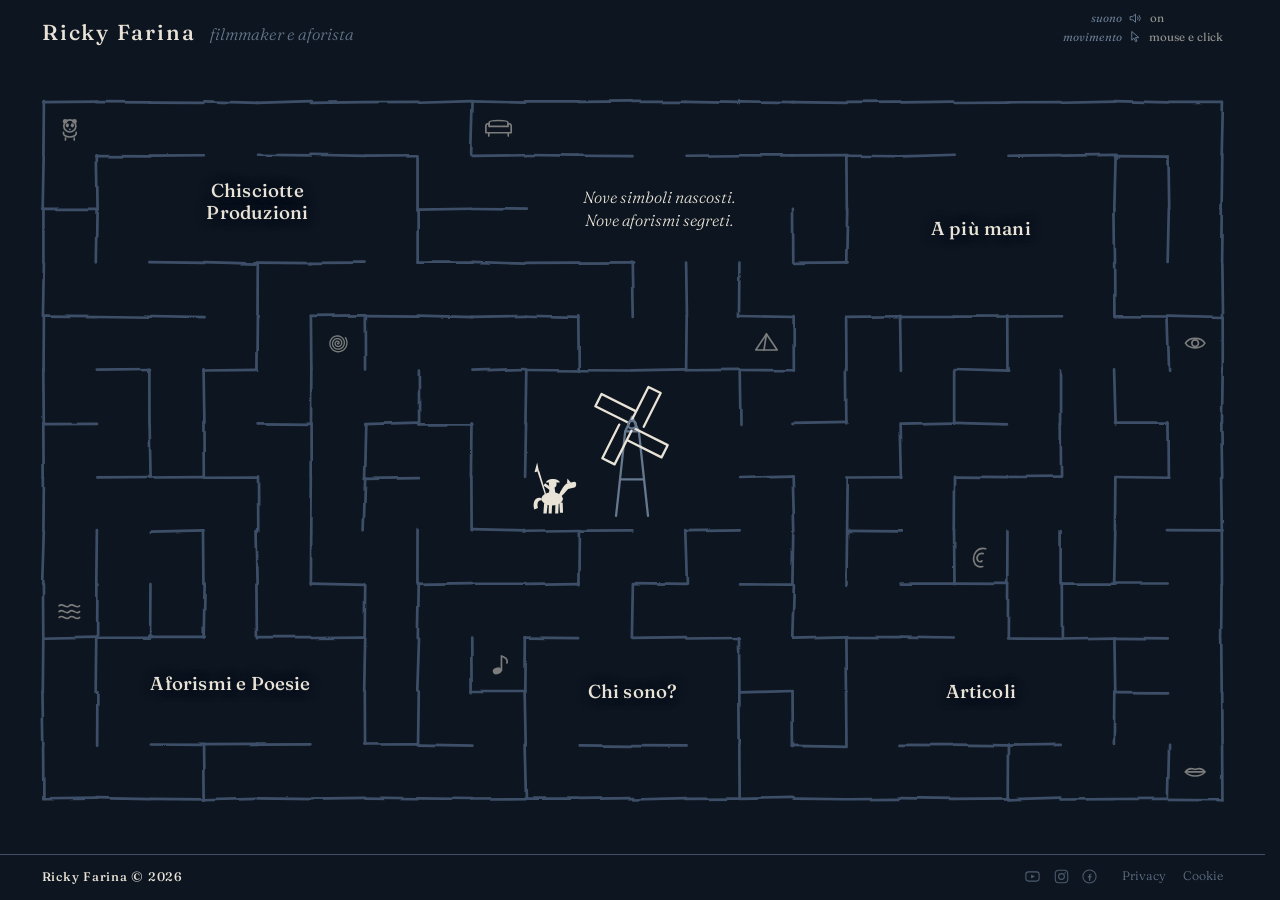
==== index.html @ c10e9e07 "vi presento" ====
<!DOCTYPE html>
<html lang="it">
<head>
<meta charset="utf-8">
<meta name="viewport" content="width=device-width, initial-scale=1">
<title>Ricky Farina – filmmaker e aforista</title>
<meta name="description" content="Il sito di Ricky Farina, filmmaker e aforista milanese: videoritratti, cortometraggi, aforismi e poesie.">
<meta name="color-scheme" content="dark">
<meta name="theme-color" content="#0D1520">
<!-- <link rel="canonical" href="https://rickyfarina.it/..."> da riattivare col dominio -->
<link rel="icon" href="img/favicon.svg" type="image/svg+xml">
<link rel="preload" href="font/fraunces.woff2" as="font" type="font/woff2" crossorigin>
<link rel="stylesheet" href="css/base.css?v=90">
<link rel="stylesheet" href="css/labirinto.css?v=90">
</head>
<body>

<header class="testata">
  <div class="sinistra">
    <span class="firma">Ricky Farina</span>
    <span class="mestiere">filmmaker e aforista</span>
  </div>
  <div class="regolazioni">
    <button class="regola" id="audio" type="button" aria-pressed="true" aria-label="Suono acceso">
      <span class="voce">suono</span>
      <svg viewBox="0 0 24 24" aria-hidden="true">
        <path d="M4 9.5h3.5L12 5.5v13L7.5 14.5H4z"/>
        <g class="onde"><path d="M15.5 9.8a3.4 3.4 0 0 1 0 4.4"/><path d="M18 7.6a6.6 6.6 0 0 1 0 8.8"/></g>
        <g class="barra"><line x1="16" y1="9.6" x2="21" y2="14.4"/><line x1="21" y1="9.6" x2="16" y2="14.4"/></g>
      </svg>
      <span class="stato">on</span>
    </button>
    <button class="regola segui" id="segui" type="button" aria-pressed="true" aria-label="Chisciotte segue il mouse">
      <span class="voce">movimento</span>
      <svg viewBox="0 0 24 24" aria-hidden="true">
        <path d="M6 3.5 L6 17 L9.6 13.6 L12.2 19.2 L14.4 18.2 L11.8 12.7 L16.8 12.7 Z"/>
        <g class="barra"><line x1="3.5" y1="20.5" x2="20.5" y2="3.5"/></g>
      </svg>
      <span class="stato">mouse e click</span>
    </button>
  </div>
</header>

<main>
  <div class="campo" id="campo">
    <svg class="tavola" id="maze" xmlns="http://www.w3.org/2000/svg" role="img"
         aria-label="Un labirinto. Conduci Don Chisciotte fino alla stanza che vuoi aprire, oppure clicca direttamente il suo nome.">
      <defs>
        <filter id="tremore" x="-6%" y="-6%" width="112%" height="112%">
          <feTurbulence type="fractalNoise" baseFrequency="0.024" numOctaves="2" seed="7" result="r"/>
          <feDisplacementMap in="SourceGraphic" in2="r" scale="3" xChannelSelector="R" yChannelSelector="G"/>
        </filter>
      </defs>
      <g id="muri" filter="url(#tremore)"></g>
      <g id="oggetti"></g>
      <path id="tracciaScia"></path>
      <g id="cavaliere">
        <g id="corpoCav">
          <ellipse cx="0" cy="-7" rx="15" ry="9"/>
          <path d="M 8,-11 C 12,-16 14,-24 20,-28 L 30.5,-30.5 C 34,-31 34,-23.5 30.5,-22.5 L 22,-20.5 C 18,-15.5 14,-11.5 10,-8.5 Z"/>
          <path d="M 20.5,-28.5 L 21,-35 L 26,-29 Z"/>
          <path d="M -15,-8 C -23,-11 -27.5,-2 -24.5,7.5 L -19.5,5.5 C -21.5,-2 -18.5,-6 -14,-5 Z"/>
          <g id="z1"><path d="M -11,-1 L -6,-1 L -7.5,13 L -12,13 Z"/></g>
          <g id="z2"><path d="M -4.5,0 L 0,0 L -0.6,13 L -4.8,13 Z"/></g>
          <g id="z3"><path d="M 4.5,0 L 9,0 L 8.4,13 L 4.2,13 Z"/></g>
          <g id="z4"><path d="M 10,-2 L 14.5,-2 L 15,12 L 10.8,12 Z"/></g>
          <path d="M -5,-11 L 5,-12 L 3.2,-23.5 L -3.2,-23.5 Z"/>
          <circle cx="0.8" cy="-27.5" r="5.3"/>
          <path d="M -8.4,-29.5 C -7.4,-36 9.6,-36 10.6,-29.5 Z"/>
          <g id="lancia">
            <path d="M 0.7,-21.2 L -9.6,-28.6 L -12,-25.4 L -1.2,-17.9 Z"/>
            <path d="M -8.2,-7.4 L -6.6,-8.3 L -17.8,-45.6 L -20.2,-44.7 Z"/>
            <path d="M -18.1,-44.9 L -20.6,-57 L -24.2,-43.6 Z"/>
          </g>
        </g>
      </g>
    </svg>

    <div class="centro" id="centro">
      <svg class="mulino" viewBox="0 0 100 124" aria-hidden="true">
        <path class="fermo" d="M 36,120 L 44,46 L 56,46 L 64,120"/>
        <path class="fermo" d="M 40,88 L 60,88"/>
        <path class="fermo" d="M 44,46 L 50,33 L 56,46"/>
        <g class="pale">
          <path d="M 48,37 L 48,4 L 60,4 L 60,37"/>
          <path d="M 53,42 L 86,42 L 86,54 L 53,54"/>
          <path d="M 52,45 L 52,78 L 40,78 L 40,45"/>
          <path d="M 47,40 L 14,40 L 14,28 L 47,28"/>
        </g>
        <circle class="fermo" cx="50" cy="40" r="3.4"/>
      </svg>
    </div>
    <div class="alone" id="alone" aria-hidden="true"></div>
    <div class="cieco" id="cieco">
      <p class="testo" id="testo"></p>
    </div>

    <a class="stanza" data-stanza="produzione" href="produzioni/">
      <span class="invito">entra</span>
      <span class="nome">Chisciotte<br>Produzioni</span>
      <span class="glossa">videoritratti, film casalinghi e di quartiere</span>
    </a>
    <a class="stanza" data-stanza="collaborazioni" href="a-piu-mani/">
      <span class="invito">entra</span>
      <span class="nome">A più mani</span>
      <span class="glossa">film nati insieme ad amici, giornalisti e compagni d'ozio</span>
    </a>
    <a class="stanza" data-stanza="aforismi" href="aforismi/">
      <span class="invito">entra</span>
      <span class="nome">Aforismi e Poesie</span>
      <span class="glossa">il blog, e due raccolte firmate Zigro</span>
    </a>
    <a class="stanza" data-stanza="articoli" href="articoli/">
      <span class="invito">entra</span>
      <span class="nome">Articoli</span>
      <span class="glossa">quello che scrivo sui giornali</span>
    </a>
    <a class="stanza" data-stanza="chisono" href="chi-sono/">
      <span class="invito">entra</span>
      <span class="nome">Chi sono?</span>
      <span class="glossa">e dove sono?</span>
    </a>
  </div>
</main>


<footer class="piede">
  <span class="marchio">Ricky Farina © 2026</span>
  <nav>
    <span class="social-piede">
      <a class="segno-piede" href="#" target="_blank" rel="noopener me" aria-label="YouTube"><svg viewBox="0 0 24 24" aria-hidden="true" focusable="false"><rect x="2.6" y="5.5" width="18.8" height="13" rx="3.9" ry="3.9" fill="none" stroke="currentColor" stroke-width="1.5"/><path d="M10.1 9.2l5.2 2.8-5.2 2.8z" fill="currentColor"/></svg></a>
      <a class="segno-piede" href="#" target="_blank" rel="noopener me" aria-label="Instagram"><svg viewBox="0 0 24 24" aria-hidden="true" focusable="false"><rect x="3.2" y="3.2" width="17.6" height="17.6" rx="5" ry="5" fill="none" stroke="currentColor" stroke-width="1.5"/><circle cx="12" cy="12" r="4.1" fill="none" stroke="currentColor" stroke-width="1.5"/><circle cx="17" cy="7" r="1.15" fill="currentColor"/></svg></a>
      <a class="segno-piede" href="#" target="_blank" rel="noopener me" aria-label="Facebook"><svg viewBox="0 0 24 24" aria-hidden="true" focusable="false"><circle cx="12" cy="12" r="9.3" fill="none" stroke="currentColor" stroke-width="1.5"/><path d="M13.9 8.4h-1.2c-.9 0-1.5.6-1.5 1.5v1.6H9.7v1.9h1.5v4.5h2V13.4h1.6l.3-1.9h-1.9V10c0-.3.1-.4.4-.4h1.3V8.4z" fill="currentColor"/></svg></a>
    </span>
    <a href="privacy/">Privacy</a>
    <a href="cookie/">Cookie</a>
  </nav>
</footer>

<script src="js/labirinto.js?v=90" defer></script>
</body>
</html>
---- css/base.css ----
/* =========================================================================
   rickyfarina.it – foglio condiviso da tutte le pagine.
   Qui sta solo cio' che deve restare IDENTICO ovunque: carattere, colori,
   testata e piede. Cambiare qualcosa qui la cambia in tutto il sito.
   ========================================================================= */

/* ---- il carattere, ospitato sul nostro dominio ----------------------------
   Fraunces, licenza SIL Open Font License. I due file sono gia' in font/.
   Tenerli qui invece di chiamarli da Google evita che il browser del
   visitatore contatti un server esterno: nessun dato a terzi, nessuna attesa
   di rete e nessuno spostamento del testo a caricamento avvenuto. ---------- */
@font-face{
  font-family:"Fraunces";
  src:url("../font/fraunces.woff2") format("woff2-variations"),
      url("../font/fraunces.woff2") format("woff2");
  font-weight:100 900;
  font-style:normal;
  font-display:swap;
}
@font-face{
  font-family:"Fraunces";
  src:url("../font/fraunces-corsivo.woff2") format("woff2-variations"),
      url("../font/fraunces-corsivo.woff2") format("woff2");
  font-weight:100 900;
  font-style:italic;
  font-display:swap;
}

:root{
  /* tema notte */
  --sfondo:#0D1520;
  --tratto:#E8E3D6;
  --tenue:rgba(232,227,214,.62);
  --acc:#B8402E;
  --dim:#66788E;
  --muro:#3E5068;
  --verde:#63C98A;        /* i simboli gia' trovati */

  /* il colore di ogni sezione: lo stesso della luce nel labirinto */
  --produzioni:#C0503A;      /* rosso: il colore del cinema */
  --collaborazioni:#D8A22A;  /* oro */
  --aforismi:#5F9E7D;
  --articoli:#6E9BC4;
  --chisono:#A07CC4;

  /* Le stanze delle sezioni. Ogni sezione ha tre valori che vanno insieme:
     la LUCE (satura, e' quella che si accende nel labirinto), la CARTA
     (slavata, e' il fondo della sua pagina) e il tono VIVO (scuro e acceso,
     per cio' che si tocca). La carta e la luce sono la stessa tinta a due
     intensita' diverse: e' questo che tiene insieme porta e stanza. */
  --sezione:var(--acc);      /* ogni pagina di sezione lo ridefinisce */

  /* tipografia */
  --font:"Fraunces",Georgia,"Times New Roman",serif;
  --peso:300;
  --pesoTit:500;
  --track:.01em;
  --scala:1.06;              /* correzione ottica: i file che usiamo sono
                                bloccati sulla taglia da titoli, che ha le
                                lettere minuscole piu' basse. Se un giorno
                                passiamo ai file con tutti gli assi, torna .98 */

  /* altezze fisse di testata e piede: sono queste a impedire che la pagina
     "salti" passando da una all'altra */
  --testata:3.5rem;
  --piede:2.9rem;

  color-scheme:dark;
}

*{box-sizing:border-box}
html{scrollbar-gutter:stable}          /* niente scatto quando compare la barra */
html,body{margin:0;padding:0;height:100%}
body{
  background:var(--sfondo);
  color:var(--tratto);
  font-family:var(--font);
  font-weight:var(--peso);
  -webkit-font-smoothing:antialiased;
  /* Nei file attuali gli assi SOFT e WONK sono bloccati, quindi questa riga
     non ha effetto: la teniamo perche' tornerebbe utile con i file completi. */
  font-variation-settings:"SOFT" 30,"WONK" 1;
  display:flex;
  flex-direction:column;
}

/* ---- testata ------------------------------------------------------------
   Nome e mestiere stanno insieme a sinistra. L'altezza della testata la
   decide solo questo lato, identico in tutte le pagine: e' cio' che tiene
   ferma la pagina quando si passa da una sezione all'altra. -------------- */
.testata{
  position:relative;
  flex:none;
  min-height:var(--testata);
  display:flex;
  align-items:center;
  padding:clamp(.8rem,1.7vw,1.15rem) clamp(1rem,4vw,2.6rem) clamp(.4rem,.9vw,.6rem);
}
.sinistra{display:flex;align-items:baseline;gap:.9rem;flex-wrap:wrap}
.firma{
  font-size:calc(clamp(1rem,2vw,1.28rem)*var(--scala));
  letter-spacing:.09em;
  font-weight:var(--pesoTit);
  color:var(--tratto);
  text-decoration:none;
}
a.firma:hover,a.firma:focus-visible{color:var(--sezione)}
.mestiere{
  font-style:italic;
  color:var(--dim);
  font-size:calc(clamp(.82rem,1.6vw,.98rem)*var(--scala));
}
/* sul telefono il mestiere va sotto il nome: su una riga non ci sta */
@media (max-aspect-ratio:1/1){
  .sinistra{flex-direction:column;gap:.1rem}
}

/* ---- piede -------------------------------------------------------------- */
.piede{
  flex:none;
  min-height:var(--piede);
  display:flex;
  justify-content:space-between;
  align-items:center;
  gap:.8rem 1.6rem;
  flex-wrap:wrap;
  padding:.6rem clamp(1rem,4vw,2.6rem) calc(.75rem + env(safe-area-inset-bottom));
  border-top:1px solid var(--muro);
  font-size:.78rem;   /* 12,5 px: la misura minima che teniamo ovunque */
  color:var(--dim);
}
.piede .marchio{letter-spacing:.06em;color:var(--tratto);font-weight:var(--pesoTit)}
.piede nav{display:flex;gap:1.1rem}
.piede a{color:var(--dim);text-decoration:none;transition:color .25s ease}
/* nel piede niente lineette al passaggio del mouse: i rimandi si schiariscono,
   come le insegne accanto a loro */
.piede a:hover,.piede a:focus-visible{color:var(--tratto)}

@media (max-height:520px){
  .testata{padding-top:.4rem;padding-bottom:.2rem}
  .piede{padding-top:.3rem;padding-bottom:calc(.35rem + env(safe-area-inset-bottom));font-size:.78rem}
  .firma{font-size:.95rem}
  .mestiere{font-size:.78rem}
}

/* ---- le stanze: ogni pagina di sezione dichiara la sua con una classe ---- */
/* L'oro (ora di Collaborazioni) e' la tinta piu' difficile: per restare
   leggibile come inchiostro deve scurirsi fino al bronzo, allontanandosi dal
   neon della home. Si accorcia la distanza schiarendo la carta invece che
   scurendo l'inchiostro. L'oro vero torna comunque nella stanza come luce:
   e' il velo delle voci toccate. */
body.s-produzioni   {--sezione:var(--produzioni);   --carta:#EADCD4;--inchiostro:#2A1D17;--vivo:#8E3020;--riga:rgba(42,29,23,.3); --velo:rgba(192,80,58,.2)}
body.s-collaborazioni{--sezione:var(--collaborazioni);--carta:#F3ECDD;--inchiostro:#241E14;--vivo:#8A6414;--riga:rgba(36,30,20,.3); --velo:rgba(216,162,42,.26)}
body.s-aforismi     {--sezione:var(--aforismi);     --carta:#DEE4DC;--inchiostro:#1B241E;--vivo:#186349;--riga:rgba(27,36,30,.3); --velo:rgba(95,158,125,.22)}
body.s-articoli     {--sezione:var(--articoli);     --carta:#DEE3E8;--inchiostro:#171C22;--vivo:#1A5078;--riga:rgba(23,28,34,.3); --velo:rgba(110,155,196,.22)}
body.s-chisono      {--sezione:var(--chisono);      --carta:#E3DCE9;--inchiostro:#211B27;--vivo:#5B368A;--riga:rgba(33,27,39,.3); --velo:rgba(160,124,196,.22)}
/* privacy, cookie e vicolo cieco: una stanza neutra, senza colore di sezione */
body.s-nota         {--sezione:#5E5442;            --carta:#E6E1D6;--inchiostro:#201D16;--vivo:#5E5442;--riga:rgba(32,29,22,.28);--velo:rgba(94,84,66,.16)}

/* le tre insegne nel piede, prima dei rimandi legali */
.social-piede{display:inline-flex;gap:.7rem;align-items:center;margin-right:.4rem}
/* le insegne non sono rimandi di testo: niente lineetta sotto, si schiariscono e basta */
.segno-piede{display:inline-flex;color:inherit;opacity:.7;border-bottom:0;padding-bottom:0;
  transition:opacity .25s ease,color .25s ease}
.piede .segno-piede:hover,.piede .segno-piede:focus-visible{border-bottom-color:transparent;border-bottom:0}
.segno-piede svg{width:17px;height:17px;display:block}
.segno-piede:hover,.segno-piede:focus-visible{opacity:1;color:var(--tratto)}
---- css/labirinto.css ----
/* =========================================================================
   Solo la pagina del labirinto. Testata, piede, colori e carattere stanno
   in base.css e sono condivisi con tutte le altre pagine.
   ========================================================================= */
html,body{height:100dvh;overflow:hidden}   /* la home non scorre mai */

main{flex:1;min-height:0;overflow:hidden;display:flex;align-items:center;justify-content:center;
     padding:0 clamp(.5rem,2vw,1.6rem) clamp(.35rem,.9vw,.6rem);width:100%}
.campo{position:relative;width:100%;max-width:1400px;margin:0 auto;touch-action:none}
.campo svg.tavola{position:absolute;inset:0;width:100%;height:100%;display:block}

.muro{stroke:var(--muro);stroke-width:2.2;stroke-linecap:round;
      opacity:0;animation:accendi .8s ease forwards}
@keyframes accendi{to{opacity:1}}

#tracciaScia{fill:none;stroke:var(--acc);stroke-width:2.4;
             stroke-linecap:round;stroke-linejoin:round;opacity:.42}
#muri line{transition:stroke .4s ease,stroke-width .4s ease,filter .4s ease}

#oggetti g{color:var(--tratto);opacity:.5;transition:opacity .45s ease}
#oggetti g.vicino{animation:battito 1.2s ease-in-out infinite}
#oggetti g.sopra{opacity:1;animation:none}
/* trovato: verde, fisso, spento. Non pulsa e non parla piu'. */
#oggetti g.trovato{color:var(--verde);opacity:1;animation:none}
@keyframes battito{0%,100%{opacity:.4}50%{opacity:1}}
.testo.scambio{opacity:0 !important}
.cieco .chi{display:block;font-style:normal;color:var(--dim);
  font-size:.74em;letter-spacing:.06em;margin-top:.55em}
.cieco{flex-direction:column}
.cieco .testo{margin:0;transition:opacity .3s ease}
/* l'invito iniziale pulsa cinque volte e poi resta acceso: serve a farsi
   leggere prima che si cominci a girare, non a chiedere attenzione per sempre.
   Sparisce al primo aforisma e non torna piu'. */
@keyframes invito{0%,100%{opacity:1}52%{opacity:.3}}
.cieco .testo.pulsa{animation:invito 1.9s cubic-bezier(.45,0,.35,1) 2.3s 3 both}
@keyframes fiore{0%{text-shadow:0 0 15px var(--tenue),0 0 36px var(--tenue)}
                 100%{text-shadow:0 0 0 transparent,0 0 0 transparent}}
.testo.fiorisce{opacity:1;animation:fiore 1.15s cubic-bezier(.25,.6,.3,1) forwards}
.alone{position:absolute;pointer-events:none;opacity:0;border-radius:50%;
  background:radial-gradient(ellipse at center,var(--tenue) 0%,transparent 66%);
  filter:blur(14px);transform:scale(1.55)}
@keyframes respiro{0%{opacity:0}21%{opacity:.5}100%{opacity:0}}
.alone.acceso{animation:respiro 1.45s cubic-bezier(.25,.6,.3,1) forwards}
#oggetti path,#oggetti circle,#oggetti ellipse,#oggetti line{
  fill:none;stroke:currentColor;stroke-width:1.7;stroke-linecap:round;stroke-linejoin:round}
#oggetti .pieno{fill:currentColor;stroke:none}
#oggetti .sottile{stroke-width:1.35}

#cavaliere{color:var(--tratto);transition:color .4s ease}
#cavaliere path,#cavaliere ellipse,#cavaliere circle{fill:currentColor;stroke:none}

.stanza{
  position:absolute;display:flex;flex-direction:column;
  align-items:center;justify-content:center;text-align:center;
  gap:calc(var(--cella,60px)*.0265);
  text-decoration:none;color:var(--tratto);padding:.3rem;
  opacity:0;animation:accendi .7s ease forwards;animation-delay:1s;
}
.stanza .invito{
  font-style:italic;font-size:calc(var(--cella,60px)*.26);color:var(--colore,var(--acc));
  opacity:0;transform:translateY(4px);
  transition:opacity .3s ease,transform .3s ease;order:-1;
}
.stanza .invito,.stanza .nome,.stanza .glossa{
  /* un alone scuro sotto le lettere: le tiene leggibili anche quando la luce
     del muro arriva a lambirle */
  text-shadow:0 0 3px var(--sfondo),0 0 7px var(--sfondo),0 0 12px var(--sfondo);
}
.stanza .nome{
  font-size:calc(var(--cella,60px)*.3485);font-weight:var(--pesoTit);
  letter-spacing:var(--track);line-height:1.14;
  transition:transform .3s cubic-bezier(.2,.8,.3,1),color .3s ease;
}
.stanza .glossa{
  font-style:italic;font-size:calc(var(--cella,60px)*.2416);color:var(--tenue);
  line-height:1.25;max-width:21ch;
  opacity:0;transform:translateY(-3px);
  transition:opacity .28s ease,transform .28s ease;
}
.stanza:hover .glossa,.stanza:focus-visible .glossa{opacity:1;transform:none}
.stanza.attiva .nome{transform:scale(1.11);color:var(--colore)}
.stanza.attiva .glossa,.stanza.attiva .invito{opacity:1;transform:none}
/* "entra" pulsa per tutto il tempo in cui Chisciotte e' dentro la stanza,
   che ci sosti o che la stia solo attraversando. Usa lo stesso battito dei
   simboli – stessa animazione, stesso ritmo – cosi' nel sito una cosa che
   pulsa vuol dire sempre la stessa cosa.
   Il battito parte subito, senza ritardo: comincia dal suo punto piu' scuro e
   sale, e questa salita e' gia' la comparsa. Con un ritardo, "entra" arrivava
   a piena luce e poi il battito lo riportava di colpo al 40%: uno scatto. */
.stanza.attiva .invito{animation:battito 1.2s ease-in-out infinite}
.stanza:focus-visible{outline:2px solid var(--colore,var(--acc));outline-offset:6px;border-radius:2px}

/* ---- mulino ---- */
.centro{position:absolute;display:flex;align-items:center;justify-content:center;
        pointer-events:none;opacity:0;animation:accendi 1.1s ease forwards;animation-delay:1.2s}
.mulino{width:auto;height:88%;max-height:100%;overflow:visible}
.mulino .fermo{fill:none;stroke:var(--dim);stroke-width:2;
               stroke-linecap:round;stroke-linejoin:round}
.mulino .pale{fill:none;stroke:var(--tratto);stroke-width:2;
              stroke-linecap:round;stroke-linejoin:round}

.cieco{transition:opacity .3s ease;position:absolute;display:flex;align-items:center;justify-content:center;
       text-align:center;font-style:italic;color:var(--tratto);pointer-events:none;
       font-size:calc(var(--cella,60px)*.3035);line-height:1.4;padding:.25rem;
       opacity:0;animation:accendi .7s ease forwards;animation-delay:1.6s}


@media (max-aspect-ratio:1/1){
  main{align-items:center;padding-top:.2rem}
  /* sul telefono il blocco di testo va tenuto stretto: la glossa usa tutta la
     larghezza della stanza, e interlinee e spazi si accorciano quel tanto che
     basta perche' non tocchi i muri. Le misure dei caratteri non cambiano. */
  /* sul telefono una cella e' troppo piccola per farci dipendere il testo:
     si tornerebbe a corpi illeggibili. Qui valgono le misure in rem. */
  .stanza{gap:.04rem}
  .stanza .invito{font-size:calc(.63rem*var(--scala,1))}
  .stanza .nome{font-size:calc(.78rem*var(--scala,1));line-height:1.06}
  .stanza .glossa{font-size:calc(.58rem*var(--scala,1));max-width:100%;line-height:1.15}
  .cieco{font-size:calc(.66rem*var(--scala,1))}
  .testata{padding-top:.7rem;padding-bottom:.35rem}
  .piede{padding-top:.45rem}
}
@media (prefers-reduced-motion:reduce){
  .muro,.stanza,.centro,.cieco{animation:none;opacity:1}
  .stanza .nome,.stanza .glossa,.stanza .invito{transition:none}
  .cieco .testo.pulsa,.stanza.attiva .invito{animation:none}
}

/* ============ le regolazioni: suono e movimento ============
   Stanno SOPRA la testata, non dentro il suo flusso: cosi' non la allungano
   e il labirinto mantiene la sua misura. */
.regolazioni{
  position:absolute;right:clamp(1rem,4vw,2.6rem);top:50%;transform:translateY(-50%);
  display:flex;flex-direction:column;align-items:flex-end;gap:.1rem;
}
.regola{display:flex;align-items:center;gap:.4rem;background:none;border:0;
  padding:.08rem 0;cursor:pointer;font-family:inherit;font-style:italic;
  font-size:.72rem;color:var(--dim);line-height:1}
.regola:hover,.regola:focus-visible{color:var(--tratto)}
.regola svg{width:15px;height:15px;flex:none;fill:none;stroke:currentColor;
  stroke-width:1.6;stroke-linecap:round;stroke-linejoin:round}
/* Su computer: la parola di stato segue subito l'icona, e ha sempre la stessa
   larghezza in entrambe le righe – quella di "mouse e click". Cosi' le due
   icone stanno in colonna e cambiando stato niente si sposta.
   Sul telefono resta solo il suono: li' la parola ha la sua larghezza vera,
   e il comando sta a filo del margine destro, opposto a "Ricky Farina". */
.regola .stato{font-style:normal;text-align:left;color:var(--tenue);min-width:6.4em}
@media (max-aspect-ratio:1/1){ .regola .stato{min-width:0} }
.regola[aria-pressed="false"] .stato{color:var(--dim)}
.regola .onde{opacity:1;transition:opacity .2s ease}
.regola .barra{opacity:0;transition:opacity .2s ease}
.regola[aria-pressed="false"] .onde{opacity:0}
.regola[aria-pressed="false"] .barra{opacity:1}
/* sul telefono non c'e' mouse: resta solo il suono */
@media (max-aspect-ratio:1/1){ .segui{display:none} }
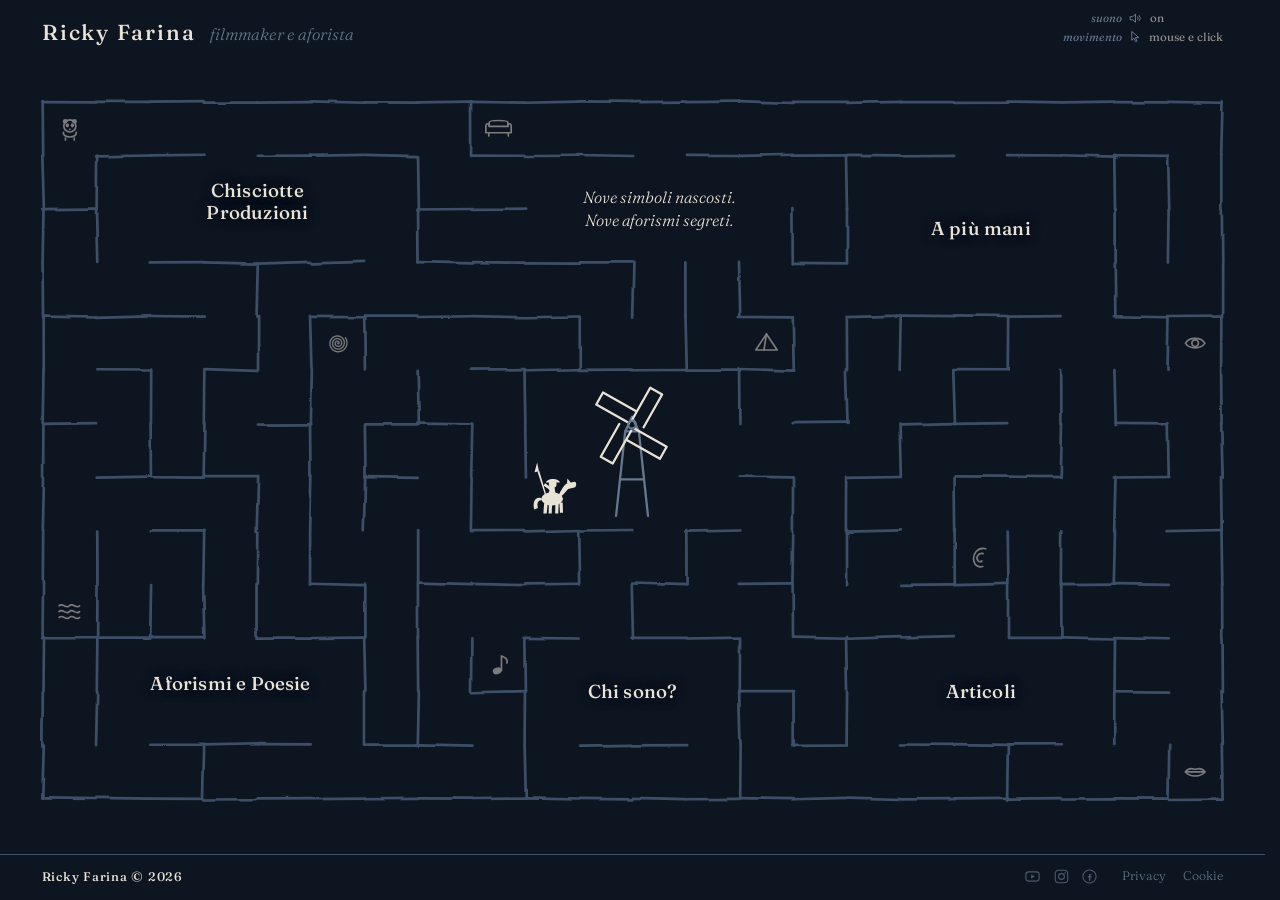
==== commit 3cf71f31: "pesca" ====
--- a/index.html
+++ b/index.html
@@ -10,8 +10,8 @@
 <!-- <link rel="canonical" href="https://rickyfarina.it/..."> da riattivare col dominio -->
 <link rel="icon" href="img/favicon.svg" type="image/svg+xml">
 <link rel="preload" href="font/fraunces.woff2" as="font" type="font/woff2" crossorigin>
-<link rel="stylesheet" href="css/base.css?v=90">
-<link rel="stylesheet" href="css/labirinto.css?v=90">
+<link rel="stylesheet" href="css/base.css?v=91">
+<link rel="stylesheet" href="css/labirinto.css?v=91">
 </head>
 <body>
 
@@ -137,6 +137,6 @@
   </nav>
 </footer>
 
-<script src="js/labirinto.js?v=90" defer></script>
+<script src="js/labirinto.js?v=91" defer></script>
 </body>
 </html>
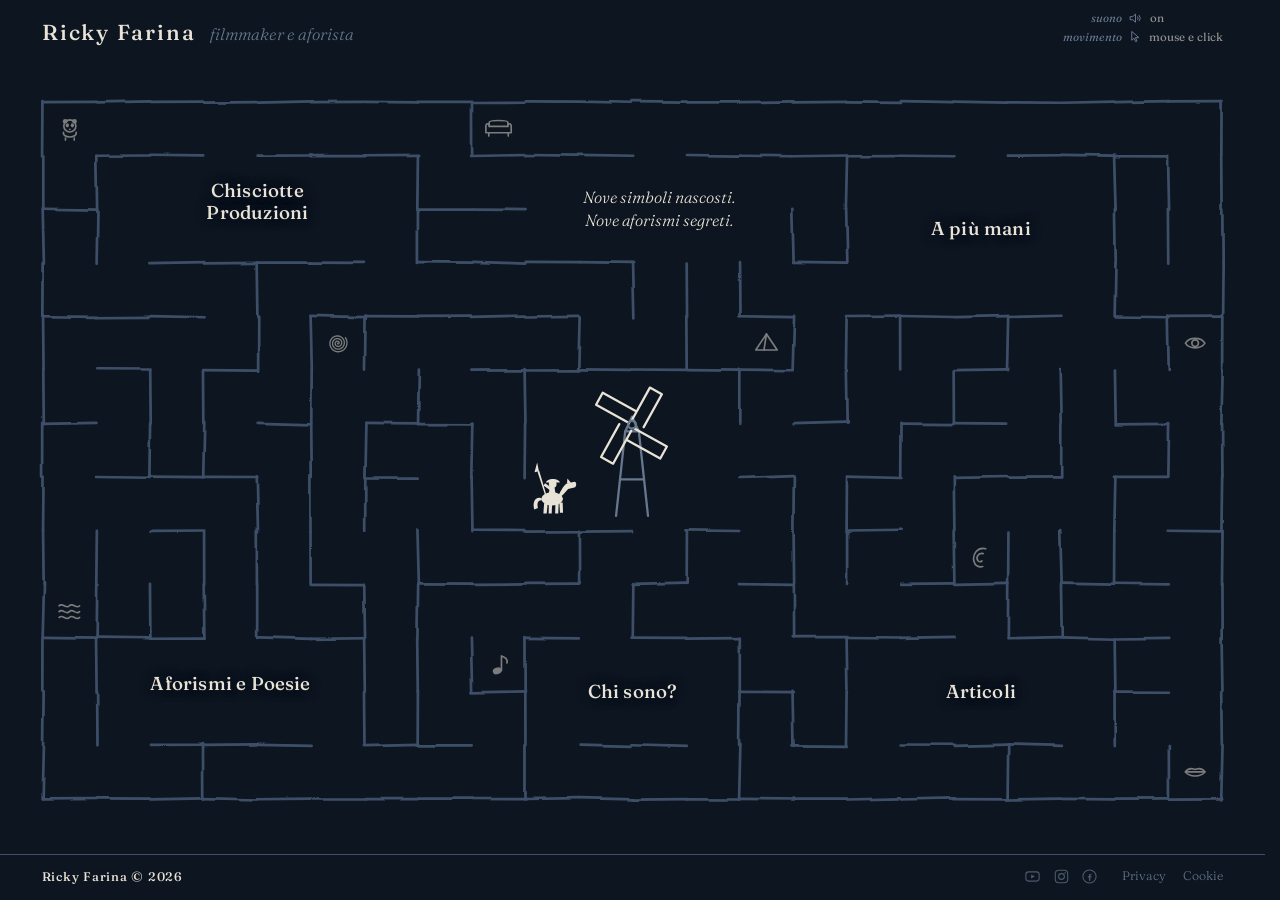
==== commit f06958fe: "poesie" ====
--- a/index.html
+++ b/index.html
@@ -10,8 +10,8 @@
 <!-- <link rel="canonical" href="https://rickyfarina.it/..."> da riattivare col dominio -->
 <link rel="icon" href="img/favicon.svg" type="image/svg+xml">
 <link rel="preload" href="font/fraunces.woff2" as="font" type="font/woff2" crossorigin>
-<link rel="stylesheet" href="css/base.css?v=91">
-<link rel="stylesheet" href="css/labirinto.css?v=91">
+<link rel="stylesheet" href="css/base.css?v=93">
+<link rel="stylesheet" href="css/labirinto.css?v=93">
 </head>
 <body>
 
@@ -137,6 +137,6 @@
   </nav>
 </footer>
 
-<script src="js/labirinto.js?v=91" defer></script>
+<script src="js/labirinto.js?v=93" defer></script>
 </body>
 </html>
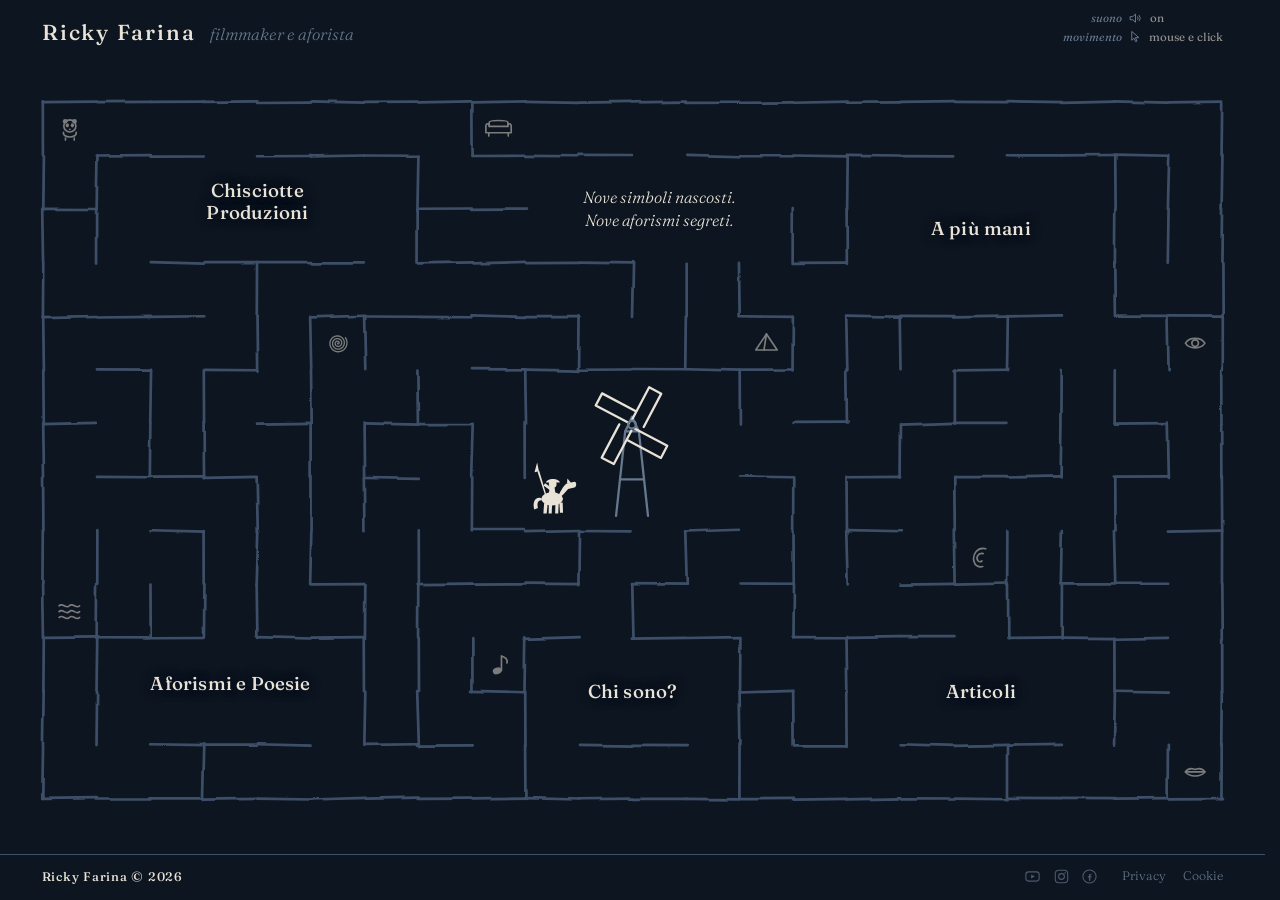
==== commit 2abde5c1: "lista ricky" ====
--- a/index.html
+++ b/index.html
@@ -10,8 +10,8 @@
 <!-- <link rel="canonical" href="https://rickyfarina.it/..."> da riattivare col dominio -->
 <link rel="icon" href="img/favicon.svg" type="image/svg+xml">
 <link rel="preload" href="font/fraunces.woff2" as="font" type="font/woff2" crossorigin>
-<link rel="stylesheet" href="css/base.css?v=93">
-<link rel="stylesheet" href="css/labirinto.css?v=93">
+<link rel="stylesheet" href="css/base.css?v=94">
+<link rel="stylesheet" href="css/labirinto.css?v=94">
 </head>
 <body>
 
@@ -137,6 +137,6 @@
   </nav>
 </footer>
 
-<script src="js/labirinto.js?v=93" defer></script>
+<script src="js/labirinto.js?v=94" defer></script>
 </body>
 </html>
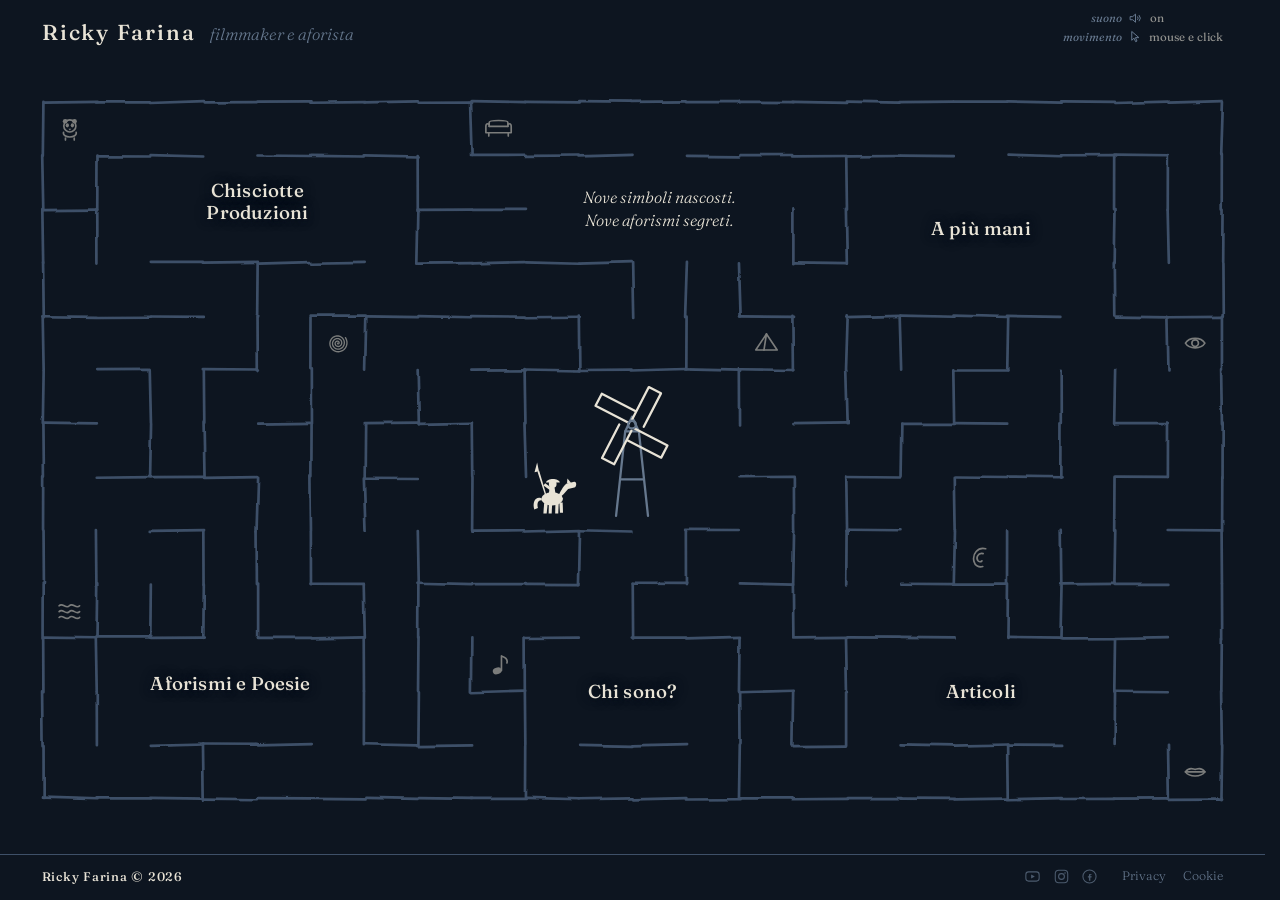
==== commit 59ba5aa3: "matrimoni" ====
--- a/index.html
+++ b/index.html
@@ -10,8 +10,8 @@
 <!-- <link rel="canonical" href="https://rickyfarina.it/..."> da riattivare col dominio -->
 <link rel="icon" href="img/favicon.svg" type="image/svg+xml">
 <link rel="preload" href="font/fraunces.woff2" as="font" type="font/woff2" crossorigin>
-<link rel="stylesheet" href="css/base.css?v=94">
-<link rel="stylesheet" href="css/labirinto.css?v=94">
+<link rel="stylesheet" href="css/base.css?v=95">
+<link rel="stylesheet" href="css/labirinto.css?v=95">
 </head>
 <body>
 
@@ -137,6 +137,6 @@
   </nav>
 </footer>
 
-<script src="js/labirinto.js?v=94" defer></script>
+<script src="js/labirinto.js?v=95" defer></script>
 </body>
 </html>
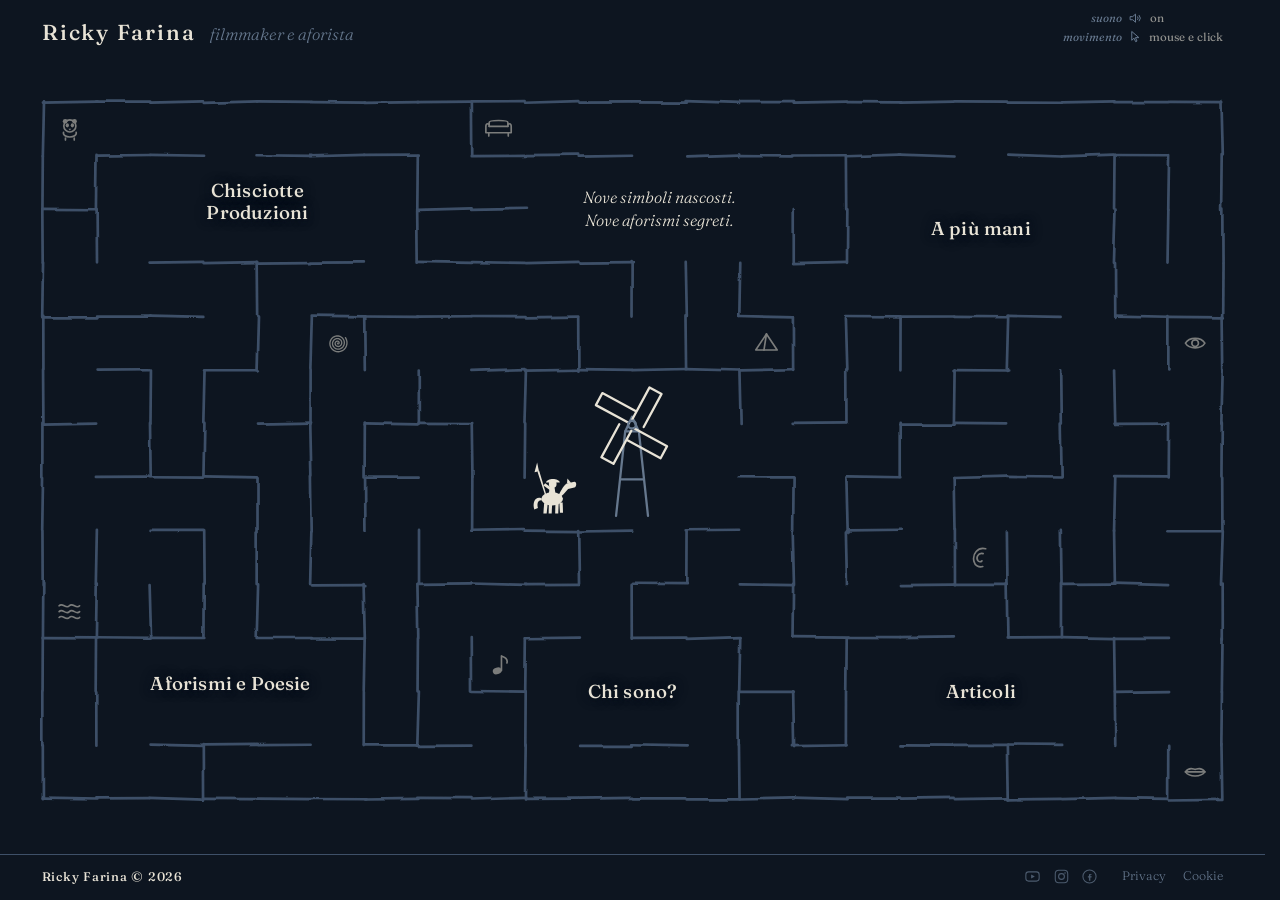
==== commit 02798844: "fix" ====
--- a/index.html
+++ b/index.html
@@ -10,8 +10,8 @@
 <!-- <link rel="canonical" href="https://rickyfarina.it/..."> da riattivare col dominio -->
 <link rel="icon" href="img/favicon.svg" type="image/svg+xml">
 <link rel="preload" href="font/fraunces.woff2" as="font" type="font/woff2" crossorigin>
-<link rel="stylesheet" href="css/base.css?v=95">
-<link rel="stylesheet" href="css/labirinto.css?v=95">
+<link rel="stylesheet" href="css/base.css?v=107">
+<link rel="stylesheet" href="css/labirinto.css?v=107">
 </head>
 <body>
 
@@ -137,6 +137,6 @@
   </nav>
 </footer>
 
-<script src="js/labirinto.js?v=95" defer></script>
+<script src="js/labirinto.js?v=107" defer></script>
 </body>
 </html>
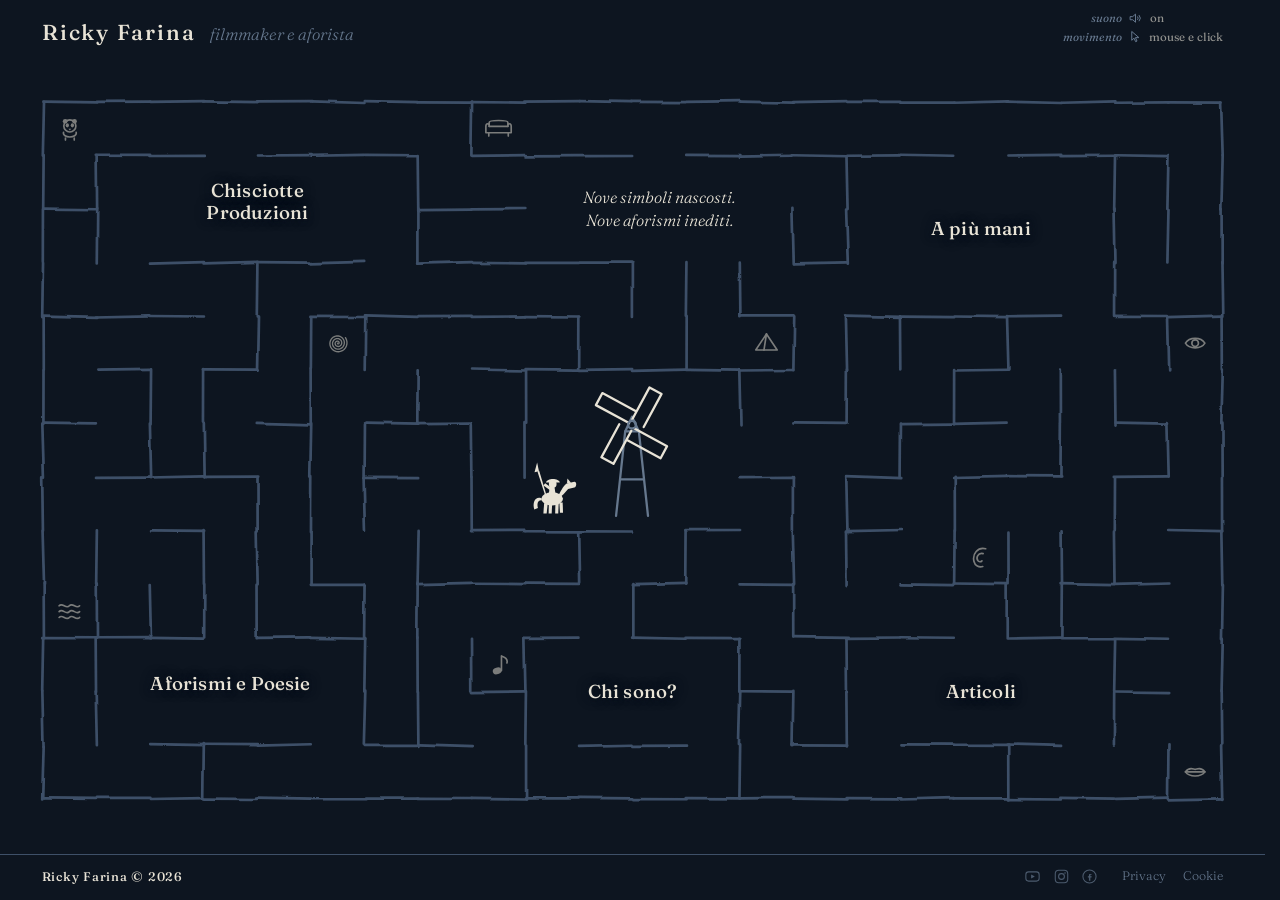
==== commit 48491e1c: "inediti" ====
--- a/index.html
+++ b/index.html
@@ -10,8 +10,8 @@
 <!-- <link rel="canonical" href="https://rickyfarina.it/..."> da riattivare col dominio -->
 <link rel="icon" href="img/favicon.svg" type="image/svg+xml">
 <link rel="preload" href="font/fraunces.woff2" as="font" type="font/woff2" crossorigin>
-<link rel="stylesheet" href="css/base.css?v=107">
-<link rel="stylesheet" href="css/labirinto.css?v=107">
+<link rel="stylesheet" href="css/base.css?v=97">
+<link rel="stylesheet" href="css/labirinto.css?v=97">
 </head>
 <body>
 
@@ -137,6 +137,6 @@
   </nav>
 </footer>
 
-<script src="js/labirinto.js?v=107" defer></script>
+<script src="js/labirinto.js?v=108" defer></script>
 </body>
 </html>
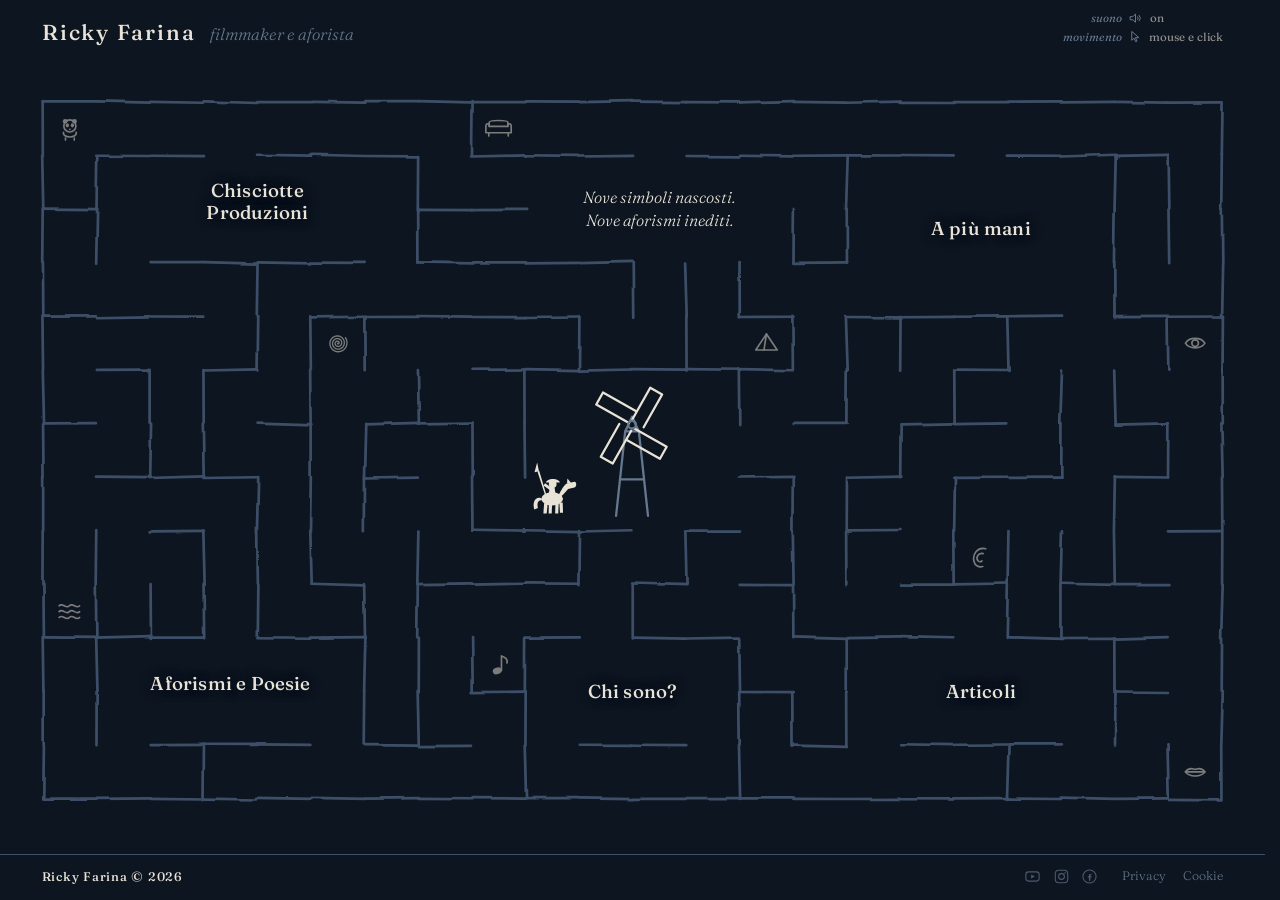
==== commit be1d58c3: "fix" ====
--- a/index.html
+++ b/index.html
@@ -10,8 +10,8 @@
 <!-- <link rel="canonical" href="https://rickyfarina.it/..."> da riattivare col dominio -->
 <link rel="icon" href="img/favicon.svg" type="image/svg+xml">
 <link rel="preload" href="font/fraunces.woff2" as="font" type="font/woff2" crossorigin>
-<link rel="stylesheet" href="css/base.css?v=97">
-<link rel="stylesheet" href="css/labirinto.css?v=97">
+<link rel="stylesheet" href="css/base.css?v=107">
+<link rel="stylesheet" href="css/labirinto.css?v=107">
 </head>
 <body>
 
